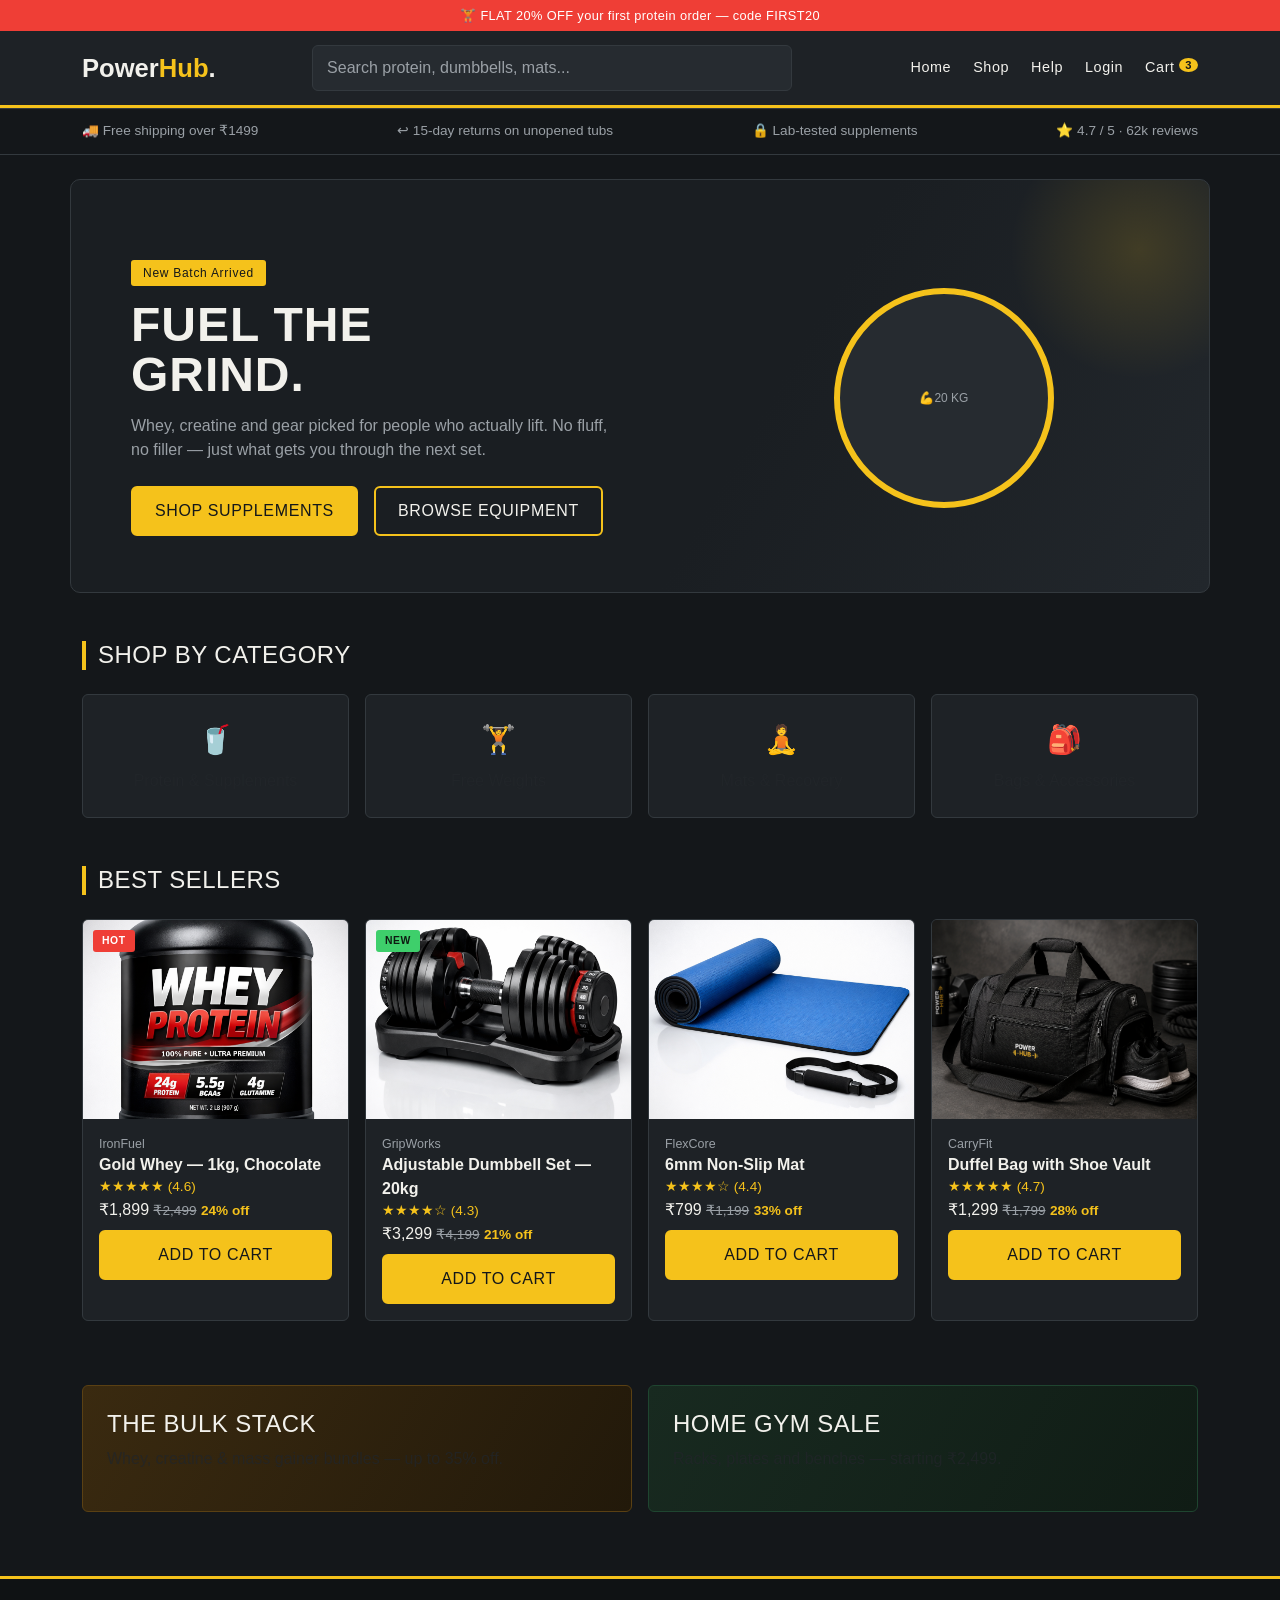
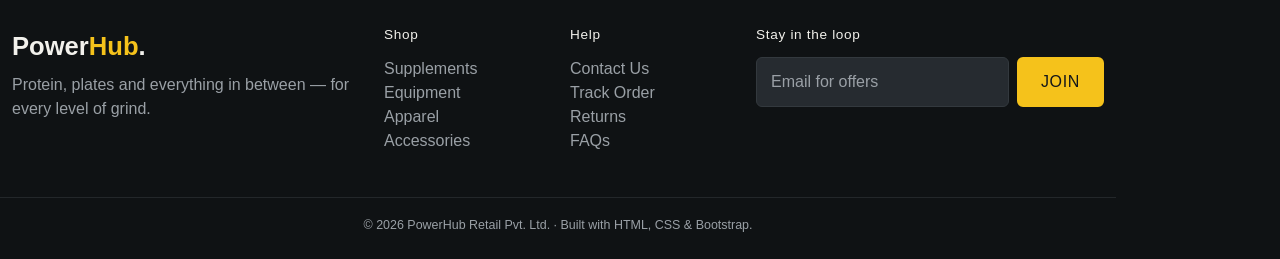
==== index.html @ dc6e22e3 "Add files via upload" ====
<!DOCTYPE html>
<html lang="en">
<head>
<meta charset="UTF-8">
<title>PowerHub — Protein, Gear &amp; Gym Equipment</title>
<meta name="viewport" content="width=device-width, initial-scale=1.0">
<link href="css/bootstrap.min.css" rel="stylesheet">
<link href="style.css" rel="stylesheet">
</head>
<body>

<div class="ph-topbar">🏋️ FLAT 20% OFF your first protein order — code FIRST20</div>

<header class="ph-header">
  <div class="container d-flex align-items-center justify-content-between flex-wrap gap-3">
    <a href="index.html" class="ph-logo">Power<span>Hub</span>.</a>
    <div class="flex-grow-1 mx-4" style="max-width:480px;">
      <input class="ph-search w-100" type="text" placeholder="Search protein, dumbbells, mats...">
    </div>
    <nav class="ph-nav d-flex align-items-center">
      <a href="index.html">Home</a>
      <a href="shop.html">Shop</a>
      <a href="help.html">Help</a>
      <a href="login.html">Login</a>
      <a href="cart.html">Cart <span class="ph-cart-count">3</span></a>
    </nav>
  </div>
</header>

<div class="ph-strip">
  <div class="container d-flex flex-wrap justify-content-between gap-2">
    <span>🚚 Free shipping over ₹1499</span>
    <span>↩ 15-day returns on unopened tubs</span>
    <span>🔒 Lab-tested supplements</span>
    <span>⭐ 4.7 / 5 · 62k reviews</span>
  </div>
</div>

<main class="container my-5">
  <section class="ph-hero row align-items-center g-4">
    <div class="col-lg-7">
      <span class="ph-tag">New Batch Arrived</span>
      <h1>Fuel the<br>Grind.</h1>
      <p>Whey, creatine and gear picked for people who actually lift. No fluff, no filler — just what gets you through the next set.</p>
      <div class="d-flex gap-3 mt-4">
        <a href="shop.html" class="btn-ph btn-ph-solid">Shop Supplements</a>
        <a href="shop.html" class="btn-ph btn-ph-outline">Browse Equipment</a>
      </div>
    </div>
    <div class="col-lg-5">
      <div class="ph-plate-stack">
        <div class="ph-plate" style="width:220px;height:220px;">💪20 KG</div>
      </div>
    </div>
  </section>

  <!-- ===== Categories ===== -->
  <section class="mt-5">
    <h2 class="ph-section-title h4">Shop by Category</h2>
    <div class="row row-cols-2 row-cols-md-4 g-3">
      <div class="col"><a href="shop.html" class="ph-card d-block text-center py-4 text-decoration-none"><div class="fs-3">🥤</div><div class="mt-2 text-body">Protein &amp; Supplements</div></a></div>
      <div class="col"><a href="shop.html" class="ph-card d-block text-center py-4 text-decoration-none"><div class="fs-3">🏋️</div><div class="mt-2 text-body">Free Weights</div></a></div>
      <div class="col"><a href="shop.html" class="ph-card d-block text-center py-4 text-decoration-none"><div class="fs-3">🧘</div><div class="mt-2 text-body">Mats &amp; Recovery</div></a></div>
      <div class="col"><a href="shop.html" class="ph-card d-block text-center py-4 text-decoration-none"><div class="fs-3">🎒</div><div class="mt-2 text-body">Bags &amp; Accessories</div></a></div>
    </div>
  </section>

  <!-- ===== Featured products ===== -->
  <section class="mt-5">
    <h2 class="ph-section-title h4">Best Sellers</h2>
    <div class="row row-cols-1 row-cols-sm-2 row-cols-lg-4 g-3">

      <div class="col">
        <div class="ph-card">
          <div class="ph-card-media" style="background: white;">
            <img src="wheyprotein.png" alt="Whey Protein" class="product-image">
           <span class="ph-badge ph-badge-hot">Hot</span>
         </div>
          <div class="ph-card-body">
            <div class="ph-brand">IronFuel</div>
            <div class="fw-semibold">Gold Whey — 1kg, Chocolate</div>
            <div class="ph-stars">★★★★★ (4.6)</div>
            <div>₹1,899 <span class="ph-price-old">₹2,499</span> <span class="ph-price-off">24% off</span></div>
            <a href="cart.html" class="btn-ph btn-ph-solid w-100 mt-2 text-center d-block">Add to Cart</a>
          </div>
        </div>
      </div>

      <div class="col">
        <div class="ph-card">
          <div class="ph-card-media" style="background:white;">
            <img src="dumbell.png" alt="Adjustable Dumbbell Set" class="product-image">
            <span class="ph-badge ph-badge-new">New</span></div>
          <div class="ph-card-body">
            <div class="ph-brand">GripWorks</div>
            <div class="fw-semibold">Adjustable Dumbbell Set — 20kg</div>
            <div class="ph-stars">★★★★☆ (4.3)</div>
            <div>₹3,299 <span class="ph-price-old">₹4,199</span> <span class="ph-price-off">21% off</span></div>
            <a href="cart.html" class="btn-ph btn-ph-solid w-100 mt-2 text-center d-block">Add to Cart</a>
          </div>
        </div>
      </div>

      <div class="col">
        <div class="ph-card">
          <div class="ph-card-media" style="background:white;">
            <img src="yogamet.png" alt="Yoga Mat" class="product-image">
          </div>
          <div class="ph-card-body">
            <div class="ph-brand">FlexCore</div>
            <div class="fw-semibold">6mm Non-Slip Mat</div>
            <div class="ph-stars">★★★★☆ (4.4)</div>
            <div>₹799 <span class="ph-price-old">₹1,199</span> <span class="ph-price-off">33% off</span></div>
            <a href="cart.html" class="btn-ph btn-ph-solid w-100 mt-2 text-center d-block">Add to Cart</a>
          </div>
        </div>
      </div>

      <div class="col">
        <div class="ph-card">
          <div class="ph-card-media" style="background:rgb(37, 37, 37);">
            <img src="gymbag.png" alt="Gym Bag" class="product-image">
            </div>
          <div class="ph-card-body">
            <div class="ph-brand">CarryFit</div>
            <div class="fw-semibold">Duffel Bag with Shoe Vault</div>
            <div class="ph-stars">★★★★★ (4.7)</div>
            <div>₹1,299 <span class="ph-price-old">₹1,799</span> <span class="ph-price-off">28% off</span></div>
            <a href="cart.html" class="btn-ph btn-ph-solid w-100 mt-2 text-center d-block">Add to Cart</a>
          </div>
        </div>
      </div>

    </div>
  </section>

  <!-- ===== Promo banners ===== -->
  <section class="mt-5 row g-3">
    <div class="col-md-6">
      <div class="ph-panel" style="background:linear-gradient(120deg,#3a2a10,#22190a); border-color:#5a4013;">
        <h3 class="h4">The Bulk Stack</h3>
        <p class="text-body-secondary">Whey, creatine &amp; mass gainer bundles — up to 35% off.</p>
      </div>
    </div>
    <div class="col-md-6">
      <div class="ph-panel" style="background:linear-gradient(120deg,#182a20,#101c15); border-color:#1f4530;">
        <h3 class="h4">Home Gym Sale</h3>
        <p class="text-body-secondary">Racks, plates and benches — starting ₹2,499.</p>
      </div>
    </div>
  </section>
</main>

<!-- ===== Footer ===== -->
<footer class="ph-footer">
  <div class="container row g-4">
    <div class="col-md-4">
      <div class="ph-logo mb-2">Power<span>Hub</span>.</div>
      <p>Protein, plates and everything in between — for every level of grind.</p>
    </div>
    <div class="col-md-2 col-6">
      <h6>Shop</h6>
      <ul class="list-unstyled">
        <li><a href="shop.html">Supplements</a></li>
        <li><a href="shop.html">Equipment</a></li>
        <li><a href="shop.html">Apparel</a></li>
        <li><a href="shop.html">Accessories</a></li>
      </ul>
    </div>
    <div class="col-md-2 col-6">
      <h6>Help</h6>
      <ul class="list-unstyled">
        <li><a href="help.html">Contact Us</a></li>
        <li><a href="help.html">Track Order</a></li>
        <li><a href="help.html">Returns</a></li>
        <li><a href="help.html">FAQs</a></li>
      </ul>
    </div>
    <div class="col-md-4">
      <h6>Stay in the loop</h6>
      <div class="d-flex gap-2">
        <input class="ph-search flex-grow-1" type="email" placeholder="Email for offers">
        <button class="btn-ph btn-ph-solid">Join</button>
      </div>
    </div>
    <div class="ph-fine text-center">© 2026 PowerHub Retail Pvt. Ltd. · Built with HTML, CSS &amp; Bootstrap.</div>
  </div>
</footer>

</body>
</html>
---- style.css ----
/* ============================================
   PowerHub — shared styles
   Loaded on top of Bootstrap 5 (grid + utilities only).
   Edit the variables below to re-theme the whole site.
   ============================================ */

:root {
  --ph-bg: #14171a;
  --ph-surface: #1e2226;
  --ph-surface-2: #262b30;
  --ph-line: #33393e;
  --ph-text: #f2f1ec;
  --ph-muted: #9aa0a6;
  --ph-yellow: #f5c21b;   /* plate / accent */
  --ph-red: #ef3e36;      /* sale / energy  */
  --ph-green: #3ecf6b;    /* in-stock / success */
  --radius: 6px;
  --font-display: "Oswald", sans-serif;
  --font-body: "Work Sans", sans-serif;
}

* { box-sizing: border-box; }

body {
  background: var(--ph-bg);
  color: var(--ph-text);
  font-family: var(--font-body);
  font-size: 16px;
  line-height: 1.5;
}

h1, h2, h3, h4, .display {
  font-family: var(--font-display);
  text-transform: uppercase;
  letter-spacing: 0.02em;
  font-weight: 600;
}

a { color: var(--ph-yellow); text-decoration: none; }
a:hover { color: #ffd54d; }

/* ---------- Top bar ---------- */
.ph-topbar {
  background: var(--ph-red);
  color: #fff;
  font-size: 0.8rem;
  text-align: center;
  padding: 6px 12px;
  letter-spacing: 0.03em;
}

/* ---------- Header ---------- */
.ph-header {
  background: var(--ph-surface);
  border-bottom: 3px solid var(--ph-yellow);
  padding: 14px 0;
}
.ph-logo {
  font-family: var(--font-display);
  font-size: 1.6rem;
  font-weight: 700;
  color: var(--ph-text);
}
.ph-logo span { color: var(--ph-yellow); }

.ph-search {
  background: var(--ph-surface-2);
  border: 1px solid var(--ph-line);
  border-radius: var(--radius);
  color: var(--ph-text);
  padding: 10px 14px;
}
.ph-search::placeholder { color: var(--ph-muted); }

.ph-nav a {
  color: var(--ph-text);
  font-family: var(--font-display);
  font-size: 0.9rem;
  letter-spacing: 0.04em;
  margin-left: 22px;
}
.ph-nav a:hover { color: var(--ph-yellow); }

.ph-cart-count {
  background: var(--ph-yellow);
  color: #14171a;
  font-weight: 700;
  font-size: 0.7rem;
  border-radius: 50%;
  padding: 1px 6px;
  vertical-align: top;
}

/* ---------- Buttons ---------- */
.btn-ph {
  font-family: var(--font-display);
  letter-spacing: 0.04em;
  text-transform: uppercase;
  border-radius: var(--radius);
  padding: 11px 22px;
  border: 2px solid var(--ph-yellow);
  transition: transform 0.15s ease, background 0.15s ease;
}
.btn-ph-solid {
  background: var(--ph-yellow);
  color: #14171a;
}
.btn-ph-solid:hover { background: #ffd54d; color: #14171a; transform: translateY(-1px); }
.btn-ph-outline {
  background: transparent;
  color: var(--ph-text);
}
.btn-ph-outline:hover { background: var(--ph-yellow); color: #14171a; }

/* ---------- Hero ---------- */
.ph-hero {
  background: linear-gradient(120deg, #1a1e22 60%, #22272c 100%);
  border: 1px solid var(--ph-line);
  border-radius: 10px;
  padding: 56px 48px;
  position: relative;
  overflow: hidden;
}
.ph-hero::after {
  content: "";
  position: absolute;
  right: -60px; top: -60px;
  width: 260px; height: 260px;
  border-radius: 50%;
  background: radial-gradient(circle, rgba(245,194,27,0.16), transparent 70%);
}
.ph-tag {
  display: inline-block;
  background: var(--ph-yellow);
  color: #14171a;
  font-family: var(--font-display);
  font-size: 0.75rem;
  letter-spacing: 0.06em;
  padding: 4px 12px;
  border-radius: 3px;
  margin-bottom: 14px;
}
.ph-hero h1 {
  font-size: 3rem;
  line-height: 1.05;
  margin-bottom: 14px;
}
.ph-hero p { color: var(--ph-muted); max-width: 480px; }

/* plate stack graphic used as the hero's signature element */
.ph-plate-stack { display: flex; align-items: center; justify-content: center; height: 100%; }
.ph-plate {
  border-radius: 50%;
  border: 6px solid var(--ph-yellow);
  background: var(--ph-surface-2);
  display: flex; align-items: center; justify-content: center;
  color: var(--ph-muted); font-family: var(--font-display); font-size: 0.75rem;
}

/* ---------- Category / info strip ---------- */
.ph-strip {
  border-top: 1px solid var(--ph-line);
  border-bottom: 1px solid var(--ph-line);
  padding: 12px 0;
  font-size: 0.85rem;
  color: var(--ph-muted);
}

/* ---------- Cards ---------- */
.ph-card {
  background: var(--ph-surface);
  border: 1px solid var(--ph-line);
  border-radius: var(--radius);
  overflow: hidden;
  height: 100%;
  transition: border-color 0.15s ease, transform 0.15s ease;
}
.ph-card:hover { border-color: var(--ph-yellow); transform: translateY(-3px); }
.product-image {
  width: 100%;
  max-height: 100%;
  object-fit: cover;
  display: block;
}
.ph-card-media {
  aspect-ratio: 4 / 3;
  display: flex; align-items: center; justify-content: center;
  flex-direction: column;
  gap: 6px;
  color: rgba(242,241,236,0.55);
  font-family: var(--font-display);
  font-size: 1.05rem;
  position: relative;
}
.ph-badge {
  position: absolute; top: 10px; left: 10px;
  font-size: 0.65rem; font-weight: 700; letter-spacing: 0.05em;
  padding: 3px 9px; border-radius: 3px; text-transform: uppercase;
}
.ph-badge-new { background: var(--ph-green); color: #0e1b12; }
.ph-badge-hot { background: var(--ph-red); color: #fff; }

.ph-card-body { padding: 16px; }
.ph-brand { color: var(--ph-muted); font-size: 0.78rem; }
.ph-price-old { color: var(--ph-muted); text-decoration: line-through; font-size: 0.85rem; }
.ph-price-off { color: var(--ph-yellow); font-size: 0.85rem; font-weight: 600; }
.ph-stars { color: var(--ph-yellow); font-size: 0.85rem; }

/* ---------- Forms ---------- */
.ph-field label { font-size: 0.85rem; color: var(--ph-muted); margin-bottom: 6px; display: block; }
.ph-field input, .ph-field textarea, .ph-field select {
  width: 100%;
  background: var(--ph-surface-2);
  border: 1px solid var(--ph-line);
  border-radius: var(--radius);
  color: var(--ph-text);
  padding: 11px 14px;
}
.ph-field input:focus, .ph-field textarea:focus, .ph-field select:focus {
  outline: none;
  border-color: var(--ph-yellow);
  box-shadow: 0 0 0 3px rgba(245,194,27,0.18);
}

/* ---------- Summary / cart panel ---------- */
.ph-panel {
  background: var(--ph-surface);
  border: 1px solid var(--ph-line);
  border-radius: var(--radius);
  padding: 24px;
}
.ph-row { display: flex; justify-content: space-between; padding: 8px 0; }
.ph-row.total { border-top: 1px solid var(--ph-line); margin-top: 8px; padding-top: 14px; font-family: var(--font-display); font-size: 1.15rem; }

/* ---------- Footer ---------- */
.ph-footer {
  background: #0f1214;
  border-top: 3px solid var(--ph-yellow);
  padding: 48px 0 24px;
  margin-top: 64px;
  color: var(--ph-muted);
}
.ph-footer h6 {
  font-family: var(--font-display);
  color: var(--ph-text);
  font-size: 0.85rem;
  letter-spacing: 0.05em;
  margin-bottom: 14px;
}
.ph-footer a { color: var(--ph-muted); }
.ph-footer a:hover { color: var(--ph-yellow); }
.ph-fine { font-size: 0.78rem; border-top: 1px solid #23272a; padding-top: 18px; margin-top: 28px; }

/* ---------- misc ---------- */
.ph-section-title {
  border-left: 4px solid var(--ph-yellow);
  padding-left: 12px;
  margin-bottom: 24px;
}
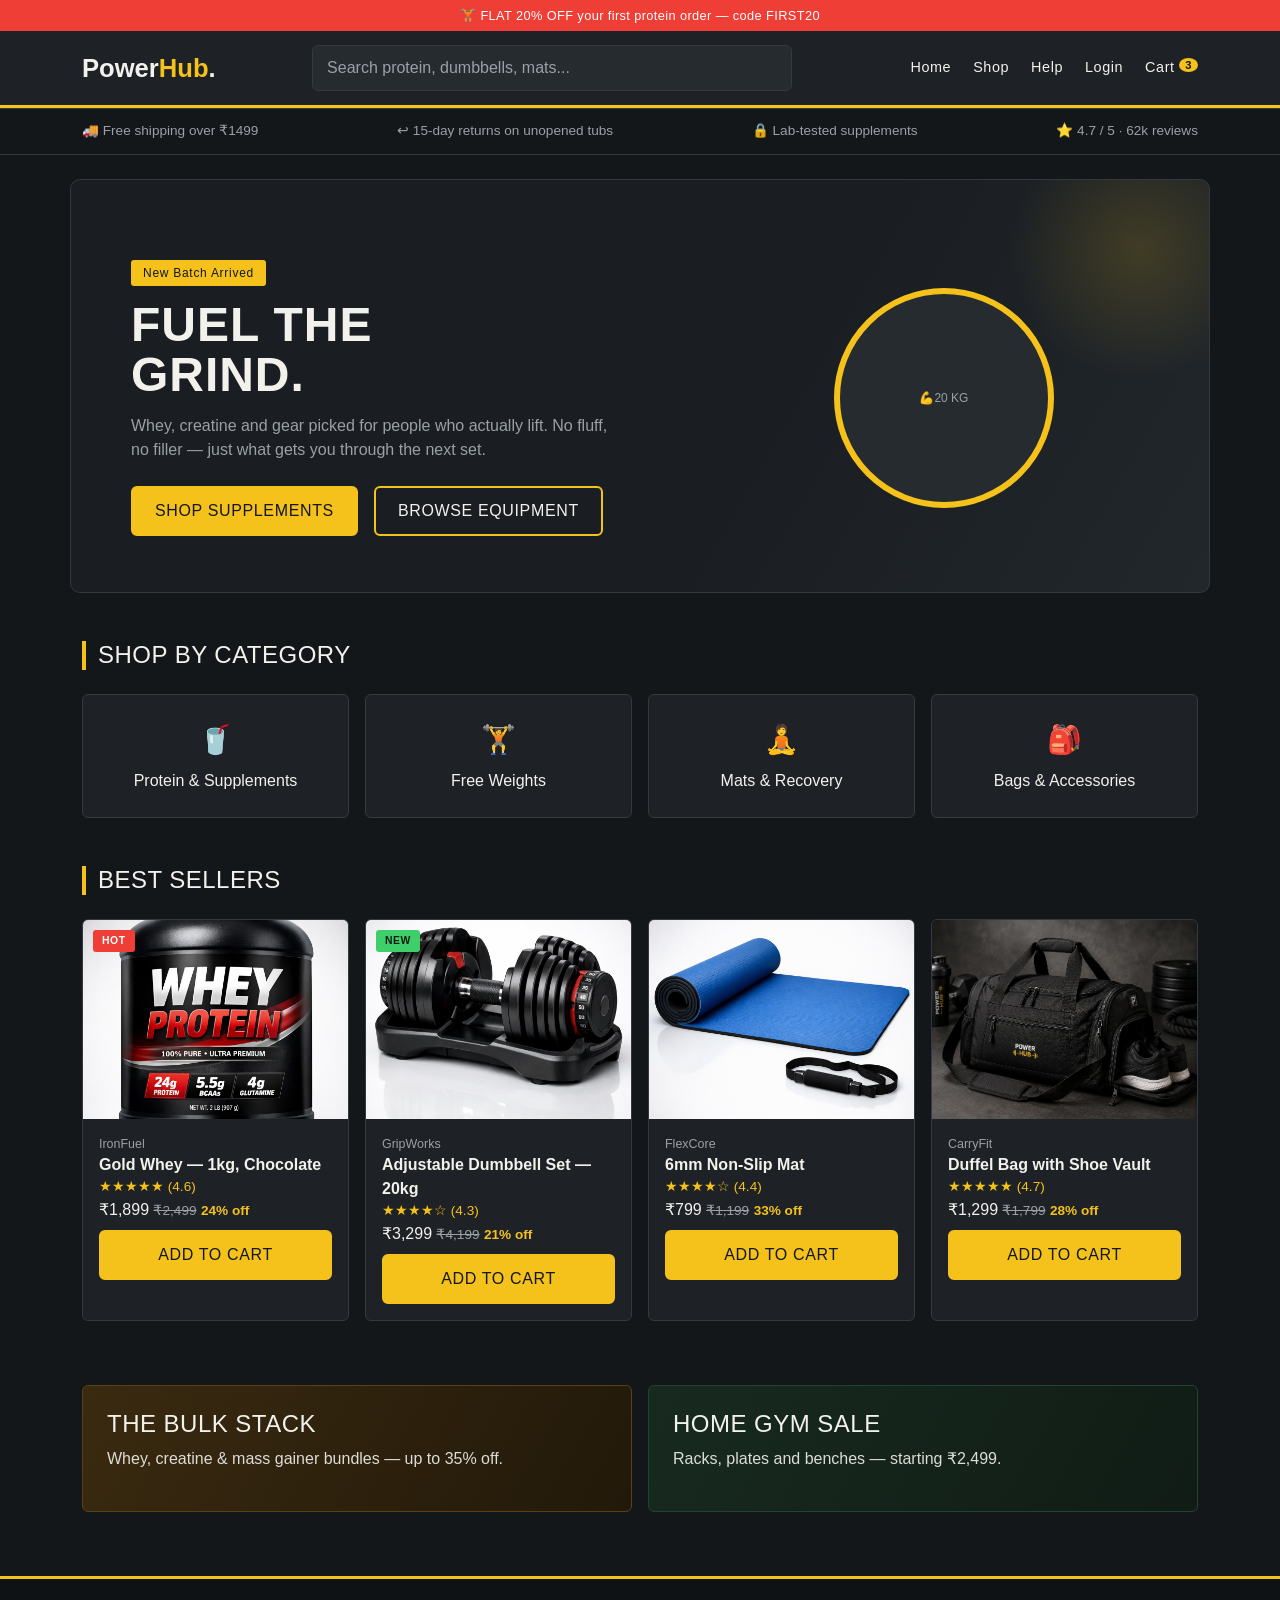
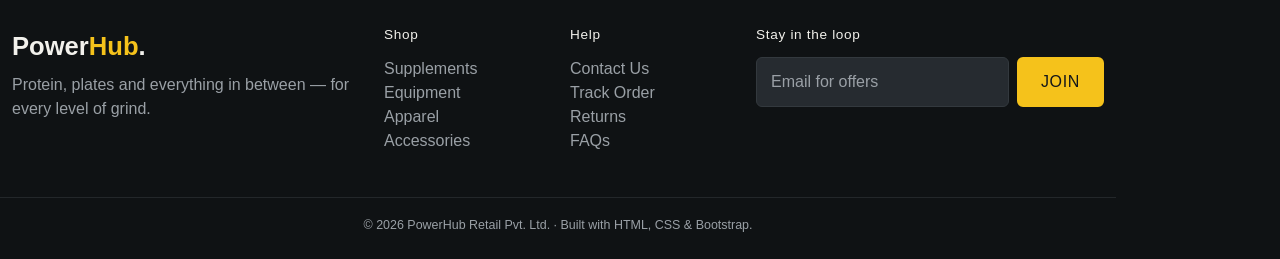
==== commit c8df2c24: "Please enter the commit message for your changes. renamed some files and modified some files." ====
--- a/index.html
+++ b/index.html
@@ -1,192 +1,204 @@
-
 <!DOCTYPE html>
 <html lang="en">
+
 <head>
-<meta charset="UTF-8">
-<title>PowerHub — Protein, Gear &amp; Gym Equipment</title>
-<meta name="viewport" content="width=device-width, initial-scale=1.0">
-<link href="css/bootstrap.min.css" rel="stylesheet">
-<link href="style.css" rel="stylesheet">
+  <meta charset="UTF-8">
+  <title>PowerHub — Protein, Gear &amp; Gym Equipment</title>
+  <meta name="viewport" content="width=device-width, initial-scale=1.0">
+  <link href="css/bootstrap.min.css" rel="stylesheet">
+  <link href="css/style.css" rel="stylesheet">
 </head>
+
 <body>
 
-<div class="ph-topbar">🏋️ FLAT 20% OFF your first protein order — code FIRST20</div>
-
-<header class="ph-header">
-  <div class="container d-flex align-items-center justify-content-between flex-wrap gap-3">
-    <a href="index.html" class="ph-logo">Power<span>Hub</span>.</a>
-    <div class="flex-grow-1 mx-4" style="max-width:480px;">
-      <input class="ph-search w-100" type="text" placeholder="Search protein, dumbbells, mats...">
+  <div class="ph-topbar">🏋️ FLAT 20% OFF your first protein order — code FIRST20</div>
+
+  <header class="ph-header">
+    <div class="container d-flex align-items-center justify-content-between flex-wrap gap-3">
+      <a href="index.html" class="ph-logo">Power<span>Hub</span>.</a>
+      <div class="flex-grow-1 mx-4" style="max-width:480px;">
+        <input class="ph-search w-100" type="text" placeholder="Search protein, dumbbells, mats...">
+      </div>
+      <nav class="ph-nav d-flex align-items-center">
+        <a href="index.html">Home</a>
+        <a href="shop.html">Shop</a>
+        <a href="help.html">Help</a>
+        <a href="login.html">Login</a>
+        <a href="cart.html">Cart <span class="ph-cart-count">3</span></a>
+      </nav>
     </div>
-    <nav class="ph-nav d-flex align-items-center">
-      <a href="index.html">Home</a>
-      <a href="shop.html">Shop</a>
-      <a href="help.html">Help</a>
-      <a href="login.html">Login</a>
-      <a href="cart.html">Cart <span class="ph-cart-count">3</span></a>
-    </nav>
+  </header>
+
+  <div class="ph-strip">
+    <div class="container d-flex flex-wrap justify-content-between gap-2">
+      <span>🚚 Free shipping over ₹1499</span>
+      <span>↩ 15-day returns on unopened tubs</span>
+      <span>🔒 Lab-tested supplements</span>
+      <span>⭐ 4.7 / 5 · 62k reviews</span>
+    </div>
   </div>
-</header>
-
-<div class="ph-strip">
-  <div class="container d-flex flex-wrap justify-content-between gap-2">
-    <span>🚚 Free shipping over ₹1499</span>
-    <span>↩ 15-day returns on unopened tubs</span>
-    <span>🔒 Lab-tested supplements</span>
-    <span>⭐ 4.7 / 5 · 62k reviews</span>
-  </div>
-</div>
-
-<main class="container my-5">
-  <section class="ph-hero row align-items-center g-4">
-    <div class="col-lg-7">
-      <span class="ph-tag">New Batch Arrived</span>
-      <h1>Fuel the<br>Grind.</h1>
-      <p>Whey, creatine and gear picked for people who actually lift. No fluff, no filler — just what gets you through the next set.</p>
-      <div class="d-flex gap-3 mt-4">
-        <a href="shop.html" class="btn-ph btn-ph-solid">Shop Supplements</a>
-        <a href="shop.html" class="btn-ph btn-ph-outline">Browse Equipment</a>
-      </div>
+
+  <main class="container my-5">
+    <section class="ph-hero row align-items-center g-4">
+      <div class="col-lg-7">
+        <span class="ph-tag">New Batch Arrived</span>
+        <h1>Fuel the<br>Grind.</h1>
+        <p>Whey, creatine and gear picked for people who actually lift. No fluff, no filler — just what gets you through
+          the next set.</p>
+        <div class="d-flex gap-3 mt-4">
+          <a href="shop.html" class="btn-ph btn-ph-solid">Shop Supplements</a>
+          <a href="shop.html" class="btn-ph btn-ph-outline">Browse Equipment</a>
+        </div>
+      </div>
+      <div class="col-lg-5">
+        <div class="ph-plate-stack">
+          <div class="ph-plate" style="width:220px;height:220px;">💪20 KG</div>
+        </div>
+      </div>
+    </section>
+
+    <section class="mt-5">
+      <h2 class="ph-section-title h4">Shop by Category</h2>
+      <div class="row row-cols-2 row-cols-md-4 g-3">
+        <div class="col"><a href="shop.html" class="ph-card d-block text-center py-4 text-decoration-none">
+            <div class="fs-3">🥤</div>
+            <div class="mt-2 text-body">Protein &amp; Supplements</div>
+          </a></div>
+        <div class="col"><a href="shop.html" class="ph-card d-block text-center py-4 text-decoration-none">
+            <div class="fs-3">🏋️</div>
+            <div class="mt-2 text-body">Free Weights</div>
+          </a></div>
+        <div class="col"><a href="shop.html" class="ph-card d-block text-center py-4 text-decoration-none">
+            <div class="fs-3">🧘</div>
+            <div class="mt-2 text-body">Mats &amp; Recovery</div>
+          </a></div>
+        <div class="col"><a href="shop.html" class="ph-card d-block text-center py-4 text-decoration-none">
+            <div class="fs-3">🎒</div>
+            <div class="mt-2 text-body">Bags &amp; Accessories</div>
+          </a></div>
+      </div>
+    </section>
+
+    <section class="mt-5">
+      <h2 class="ph-section-title h4">Best Sellers</h2>
+      <div class="row row-cols-1 row-cols-sm-2 row-cols-lg-4 g-3">
+
+        <div class="col">
+          <div class="ph-card">
+            <div class="ph-card-media" style="background: white;">
+              <img src="assets/wheyprotein.png" alt="Whey Protein" class="product-image">
+              <span class="ph-badge ph-badge-hot">Hot</span>
+            </div>
+            <div class="ph-card-body">
+              <div class="ph-brand">IronFuel</div>
+              <div class="fw-semibold">Gold Whey — 1kg, Chocolate</div>
+              <div class="ph-stars">★★★★★ (4.6)</div>
+              <div>₹1,899 <span class="ph-price-old">₹2,499</span> <span class="ph-price-off">24% off</span></div>
+              <a href="cart.html" class="btn-ph btn-ph-solid w-100 mt-2 text-center d-block">Add to Cart</a>
+            </div>
+          </div>
+        </div>
+
+        <div class="col">
+          <div class="ph-card">
+            <div class="ph-card-media" style="background:white;">
+              <img src="assets/dumbell.png" alt="Adjustable Dumbbell Set" class="product-image">
+              <span class="ph-badge ph-badge-new">New</span>
+            </div>
+            <div class="ph-card-body">
+              <div class="ph-brand">GripWorks</div>
+              <div class="fw-semibold">Adjustable Dumbbell Set — 20kg</div>
+              <div class="ph-stars">★★★★☆ (4.3)</div>
+              <div>₹3,299 <span class="ph-price-old">₹4,199</span> <span class="ph-price-off">21% off</span></div>
+              <a href="cart.html" class="btn-ph btn-ph-solid w-100 mt-2 text-center d-block">Add to Cart</a>
+            </div>
+          </div>
+        </div>
+
+        <div class="col">
+          <div class="ph-card">
+            <div class="ph-card-media" style="background:white;">
+              <img src="assets/yogamet.png" alt="Yoga Mat" class="product-image">
+            </div>
+            <div class="ph-card-body">
+              <div class="ph-brand">FlexCore</div>
+              <div class="fw-semibold">6mm Non-Slip Mat</div>
+              <div class="ph-stars">★★★★☆ (4.4)</div>
+              <div>₹799 <span class="ph-price-old">₹1,199</span> <span class="ph-price-off">33% off</span></div>
+              <a href="cart.html" class="btn-ph btn-ph-solid w-100 mt-2 text-center d-block">Add to Cart</a>
+            </div>
+          </div>
+        </div>
+
+        <div class="col">
+          <div class="ph-card">
+            <div class="ph-card-media" style="background:rgb(37, 37, 37);">
+              <img src="assets/gymbag.png" alt="Gym Bag" class="product-image">
+            </div>
+            <div class="ph-card-body">
+              <div class="ph-brand">CarryFit</div>
+              <div class="fw-semibold">Duffel Bag with Shoe Vault</div>
+              <div class="ph-stars">★★★★★ (4.7)</div>
+              <div>₹1,299 <span class="ph-price-old">₹1,799</span> <span class="ph-price-off">28% off</span></div>
+              <a href="cart.html" class="btn-ph btn-ph-solid w-100 mt-2 text-center d-block">Add to Cart</a>
+            </div>
+          </div>
+        </div>
+
+      </div>
+    </section>
+
+    <section class="mt-5 row g-3">
+      <div class="col-md-6">
+        <div class="ph-panel" style="background:linear-gradient(120deg,#3a2a10,#22190a); border-color:#5a4013;">
+          <h3 class="h4">The Bulk Stack</h3>
+          <p class="text-body-secondary">Whey, creatine &amp; mass gainer bundles — up to 35% off.</p>
+        </div>
+      </div>
+      <div class="col-md-6">
+        <div class="ph-panel" style="background:linear-gradient(120deg,#182a20,#101c15); border-color:#1f4530;">
+          <h3 class="h4">Home Gym Sale</h3>
+          <p class="text-body-secondary">Racks, plates and benches — starting ₹2,499.</p>
+        </div>
+      </div>
+    </section>
+  </main>
+
+  <footer class="ph-footer">
+    <div class="container row g-4">
+      <div class="col-md-4">
+        <div class="ph-logo mb-2">Power<span>Hub</span>.</div>
+        <p>Protein, plates and everything in between — for every level of grind.</p>
+      </div>
+      <div class="col-md-2 col-6">
+        <h6>Shop</h6>
+        <ul class="list-unstyled">
+          <li><a href="shop.html">Supplements</a></li>
+          <li><a href="shop.html">Equipment</a></li>
+          <li><a href="shop.html">Apparel</a></li>
+          <li><a href="shop.html">Accessories</a></li>
+        </ul>
+      </div>
+      <div class="col-md-2 col-6">
+        <h6>Help</h6>
+        <ul class="list-unstyled">
+          <li><a href="help.html">Contact Us</a></li>
+          <li><a href="help.html">Track Order</a></li>
+          <li><a href="help.html">Returns</a></li>
+          <li><a href="help.html">FAQs</a></li>
+        </ul>
+      </div>
+      <div class="col-md-4">
+        <h6>Stay in the loop</h6>
+        <div class="d-flex gap-2">
+          <input class="ph-search flex-grow-1" type="email" placeholder="Email for offers">
+          <button class="btn-ph btn-ph-solid">Join</button>
+        </div>
+      </div>
+      <div class="ph-fine text-center">© 2026 PowerHub Retail Pvt. Ltd. · Built with HTML, CSS &amp; Bootstrap.</div>
     </div>
-    <div class="col-lg-5">
-      <div class="ph-plate-stack">
-        <div class="ph-plate" style="width:220px;height:220px;">💪20 KG</div>
-      </div>
-    </div>
-  </section>
-
-  <!-- ===== Categories ===== -->
-  <section class="mt-5">
-    <h2 class="ph-section-title h4">Shop by Category</h2>
-    <div class="row row-cols-2 row-cols-md-4 g-3">
-      <div class="col"><a href="shop.html" class="ph-card d-block text-center py-4 text-decoration-none"><div class="fs-3">🥤</div><div class="mt-2 text-body">Protein &amp; Supplements</div></a></div>
-      <div class="col"><a href="shop.html" class="ph-card d-block text-center py-4 text-decoration-none"><div class="fs-3">🏋️</div><div class="mt-2 text-body">Free Weights</div></a></div>
-      <div class="col"><a href="shop.html" class="ph-card d-block text-center py-4 text-decoration-none"><div class="fs-3">🧘</div><div class="mt-2 text-body">Mats &amp; Recovery</div></a></div>
-      <div class="col"><a href="shop.html" class="ph-card d-block text-center py-4 text-decoration-none"><div class="fs-3">🎒</div><div class="mt-2 text-body">Bags &amp; Accessories</div></a></div>
-    </div>
-  </section>
-
-  <!-- ===== Featured products ===== -->
-  <section class="mt-5">
-    <h2 class="ph-section-title h4">Best Sellers</h2>
-    <div class="row row-cols-1 row-cols-sm-2 row-cols-lg-4 g-3">
-
-      <div class="col">
-        <div class="ph-card">
-          <div class="ph-card-media" style="background: white;">
-            <img src="wheyprotein.png" alt="Whey Protein" class="product-image">
-           <span class="ph-badge ph-badge-hot">Hot</span>
-         </div>
-          <div class="ph-card-body">
-            <div class="ph-brand">IronFuel</div>
-            <div class="fw-semibold">Gold Whey — 1kg, Chocolate</div>
-            <div class="ph-stars">★★★★★ (4.6)</div>
-            <div>₹1,899 <span class="ph-price-old">₹2,499</span> <span class="ph-price-off">24% off</span></div>
-            <a href="cart.html" class="btn-ph btn-ph-solid w-100 mt-2 text-center d-block">Add to Cart</a>
-          </div>
-        </div>
-      </div>
-
-      <div class="col">
-        <div class="ph-card">
-          <div class="ph-card-media" style="background:white;">
-            <img src="dumbell.png" alt="Adjustable Dumbbell Set" class="product-image">
-            <span class="ph-badge ph-badge-new">New</span></div>
-          <div class="ph-card-body">
-            <div class="ph-brand">GripWorks</div>
-            <div class="fw-semibold">Adjustable Dumbbell Set — 20kg</div>
-            <div class="ph-stars">★★★★☆ (4.3)</div>
-            <div>₹3,299 <span class="ph-price-old">₹4,199</span> <span class="ph-price-off">21% off</span></div>
-            <a href="cart.html" class="btn-ph btn-ph-solid w-100 mt-2 text-center d-block">Add to Cart</a>
-          </div>
-        </div>
-      </div>
-
-      <div class="col">
-        <div class="ph-card">
-          <div class="ph-card-media" style="background:white;">
-            <img src="yogamet.png" alt="Yoga Mat" class="product-image">
-          </div>
-          <div class="ph-card-body">
-            <div class="ph-brand">FlexCore</div>
-            <div class="fw-semibold">6mm Non-Slip Mat</div>
-            <div class="ph-stars">★★★★☆ (4.4)</div>
-            <div>₹799 <span class="ph-price-old">₹1,199</span> <span class="ph-price-off">33% off</span></div>
-            <a href="cart.html" class="btn-ph btn-ph-solid w-100 mt-2 text-center d-block">Add to Cart</a>
-          </div>
-        </div>
-      </div>
-
-      <div class="col">
-        <div class="ph-card">
-          <div class="ph-card-media" style="background:rgb(37, 37, 37);">
-            <img src="gymbag.png" alt="Gym Bag" class="product-image">
-            </div>
-          <div class="ph-card-body">
-            <div class="ph-brand">CarryFit</div>
-            <div class="fw-semibold">Duffel Bag with Shoe Vault</div>
-            <div class="ph-stars">★★★★★ (4.7)</div>
-            <div>₹1,299 <span class="ph-price-old">₹1,799</span> <span class="ph-price-off">28% off</span></div>
-            <a href="cart.html" class="btn-ph btn-ph-solid w-100 mt-2 text-center d-block">Add to Cart</a>
-          </div>
-        </div>
-      </div>
-
-    </div>
-  </section>
-
-  <!-- ===== Promo banners ===== -->
-  <section class="mt-5 row g-3">
-    <div class="col-md-6">
-      <div class="ph-panel" style="background:linear-gradient(120deg,#3a2a10,#22190a); border-color:#5a4013;">
-        <h3 class="h4">The Bulk Stack</h3>
-        <p class="text-body-secondary">Whey, creatine &amp; mass gainer bundles — up to 35% off.</p>
-      </div>
-    </div>
-    <div class="col-md-6">
-      <div class="ph-panel" style="background:linear-gradient(120deg,#182a20,#101c15); border-color:#1f4530;">
-        <h3 class="h4">Home Gym Sale</h3>
-        <p class="text-body-secondary">Racks, plates and benches — starting ₹2,499.</p>
-      </div>
-    </div>
-  </section>
-</main>
-
-<!-- ===== Footer ===== -->
-<footer class="ph-footer">
-  <div class="container row g-4">
-    <div class="col-md-4">
-      <div class="ph-logo mb-2">Power<span>Hub</span>.</div>
-      <p>Protein, plates and everything in between — for every level of grind.</p>
-    </div>
-    <div class="col-md-2 col-6">
-      <h6>Shop</h6>
-      <ul class="list-unstyled">
-        <li><a href="shop.html">Supplements</a></li>
-        <li><a href="shop.html">Equipment</a></li>
-        <li><a href="shop.html">Apparel</a></li>
-        <li><a href="shop.html">Accessories</a></li>
-      </ul>
-    </div>
-    <div class="col-md-2 col-6">
-      <h6>Help</h6>
-      <ul class="list-unstyled">
-        <li><a href="help.html">Contact Us</a></li>
-        <li><a href="help.html">Track Order</a></li>
-        <li><a href="help.html">Returns</a></li>
-        <li><a href="help.html">FAQs</a></li>
-      </ul>
-    </div>
-    <div class="col-md-4">
-      <h6>Stay in the loop</h6>
-      <div class="d-flex gap-2">
-        <input class="ph-search flex-grow-1" type="email" placeholder="Email for offers">
-        <button class="btn-ph btn-ph-solid">Join</button>
-      </div>
-    </div>
-    <div class="ph-fine text-center">© 2026 PowerHub Retail Pvt. Ltd. · Built with HTML, CSS &amp; Bootstrap.</div>
-  </div>
-</footer>
+  </footer>
 
 </body>
-</html>
+
+</html>
--- a/css/style.css
+++ b/css/style.css
@@ -0,0 +1,383 @@
+:root {
+  --ph-bg: #14171a;
+  --ph-surface: #1e2226;
+  --ph-surface-2: #262b30;
+  --ph-line: #33393e;
+  --ph-text: #f2f1ec;
+  --ph-muted: #9aa0a6;
+  --ph-yellow: #f5c21b;
+  --ph-red: #ef3e36;
+  --ph-green: #3ecf6b;
+  --radius: 6px;
+  --font-display: "Oswald", sans-serif;
+  --font-body: "Work Sans", sans-serif;
+}
+
+* {
+  box-sizing: border-box;
+}
+
+body {
+  background: var(--ph-bg);
+  color: var(--ph-text);
+  font-family: var(--font-body);
+  font-size: 16px;
+  line-height: 1.5;
+}
+
+.text-body,
+.text-body-secondary,
+.text-muted {
+  color: var(--ph-text) !important;
+}
+
+.text-body-secondary {
+  color: rgba(242, 241, 236, 0.9) !important;
+}
+
+h1,
+h2,
+h3,
+h4,
+.display {
+  font-family: var(--font-display);
+  text-transform: uppercase;
+  letter-spacing: 0.02em;
+  font-weight: 600;
+}
+
+a {
+  color: var(--ph-yellow);
+  text-decoration: none;
+}
+
+a:hover {
+  color: #ffd54d;
+}
+
+.ph-topbar {
+  background: var(--ph-red);
+  color: #fff;
+  font-size: 0.8rem;
+  text-align: center;
+  padding: 6px 12px;
+  letter-spacing: 0.03em;
+}
+
+.ph-header {
+  background: var(--ph-surface);
+  border-bottom: 3px solid var(--ph-yellow);
+  padding: 14px 0;
+}
+
+.ph-logo {
+  font-family: var(--font-display);
+  font-size: 1.6rem;
+  font-weight: 700;
+  color: var(--ph-text);
+}
+
+.ph-logo span {
+  color: var(--ph-yellow);
+}
+
+.ph-search {
+  background: var(--ph-surface-2);
+  border: 1px solid var(--ph-line);
+  border-radius: var(--radius);
+  color: var(--ph-text);
+  padding: 10px 14px;
+}
+
+.ph-search::placeholder {
+  color: var(--ph-muted);
+}
+
+.ph-nav a {
+  color: var(--ph-text);
+  font-family: var(--font-display);
+  font-size: 0.9rem;
+  letter-spacing: 0.04em;
+  margin-left: 22px;
+}
+
+.ph-nav a:hover {
+  color: var(--ph-yellow);
+}
+
+.ph-cart-count {
+  background: var(--ph-yellow);
+  color: #14171a;
+  font-weight: 700;
+  font-size: 0.7rem;
+  border-radius: 50%;
+  padding: 1px 6px;
+  vertical-align: top;
+}
+
+.btn-ph {
+  font-family: var(--font-display);
+  letter-spacing: 0.04em;
+  text-transform: uppercase;
+  border-radius: var(--radius);
+  padding: 11px 22px;
+  border: 2px solid var(--ph-yellow);
+  transition: transform 0.15s ease, background 0.15s ease;
+}
+
+.btn-ph-solid {
+  background: var(--ph-yellow);
+  color: #14171a;
+}
+
+.btn-ph-solid:hover {
+  background: #ffd54d;
+  color: #14171a;
+  transform: translateY(-1px);
+}
+
+.btn-ph-outline {
+  background: transparent;
+  color: var(--ph-text);
+}
+
+.btn-ph-outline:hover {
+  background: var(--ph-yellow);
+  color: #14171a;
+}
+
+.ph-hero {
+  background: linear-gradient(120deg, #1a1e22 60%, #22272c 100%);
+  border: 1px solid var(--ph-line);
+  border-radius: 10px;
+  padding: 56px 48px;
+  position: relative;
+  overflow: hidden;
+}
+
+.ph-hero::after {
+  content: "";
+  position: absolute;
+  right: -60px;
+  top: -60px;
+  width: 260px;
+  height: 260px;
+  border-radius: 50%;
+  background: radial-gradient(circle, rgba(245, 194, 27, 0.16), transparent 70%);
+}
+
+.ph-tag {
+  display: inline-block;
+  background: var(--ph-yellow);
+  color: #14171a;
+  font-family: var(--font-display);
+  font-size: 0.75rem;
+  letter-spacing: 0.06em;
+  padding: 4px 12px;
+  border-radius: 3px;
+  margin-bottom: 14px;
+}
+
+.ph-hero h1 {
+  font-size: 3rem;
+  line-height: 1.05;
+  margin-bottom: 14px;
+}
+
+.ph-hero p {
+  color: var(--ph-muted);
+  max-width: 480px;
+}
+
+.ph-plate-stack {
+  display: flex;
+  align-items: center;
+  justify-content: center;
+  height: 100%;
+}
+
+.ph-plate {
+  border-radius: 50%;
+  border: 6px solid var(--ph-yellow);
+  background: var(--ph-surface-2);
+  display: flex;
+  align-items: center;
+  justify-content: center;
+  color: var(--ph-muted);
+  font-family: var(--font-display);
+  font-size: 0.75rem;
+}
+
+.ph-strip {
+  border-top: 1px solid var(--ph-line);
+  border-bottom: 1px solid var(--ph-line);
+  padding: 12px 0;
+  font-size: 0.85rem;
+  color: var(--ph-muted);
+}
+
+.ph-card {
+  background: var(--ph-surface);
+  border: 1px solid var(--ph-line);
+  border-radius: var(--radius);
+  overflow: hidden;
+  height: 100%;
+  transition: border-color 0.15s ease, transform 0.15s ease;
+}
+
+.ph-card:hover {
+  border-color: var(--ph-yellow);
+  transform: translateY(-3px);
+}
+
+.product-image {
+  width: 100%;
+  max-height: 100%;
+  object-fit: cover;
+  display: block;
+}
+
+.ph-card-media {
+  aspect-ratio: 4 / 3;
+  display: flex;
+  align-items: center;
+  justify-content: center;
+  flex-direction: column;
+  gap: 6px;
+  color: rgba(242, 241, 236, 0.55);
+  font-family: var(--font-display);
+  font-size: 1.05rem;
+  position: relative;
+}
+
+.ph-badge {
+  position: absolute;
+  top: 10px;
+  left: 10px;
+  font-size: 0.65rem;
+  font-weight: 700;
+  letter-spacing: 0.05em;
+  padding: 3px 9px;
+  border-radius: 3px;
+  text-transform: uppercase;
+}
+
+.ph-badge-new {
+  background: var(--ph-green);
+  color: #0e1b12;
+}
+
+.ph-badge-hot {
+  background: var(--ph-red);
+  color: #fff;
+}
+
+.ph-card-body {
+  padding: 16px;
+}
+
+.ph-brand {
+  color: var(--ph-muted);
+  font-size: 0.78rem;
+}
+
+.ph-price-old {
+  color: var(--ph-muted);
+  text-decoration: line-through;
+  font-size: 0.85rem;
+}
+
+.ph-price-off {
+  color: var(--ph-yellow);
+  font-size: 0.85rem;
+  font-weight: 600;
+}
+
+.ph-stars {
+  color: var(--ph-yellow);
+  font-size: 0.85rem;
+}
+
+.ph-field label {
+  font-size: 0.85rem;
+  color: var(--ph-muted);
+  margin-bottom: 6px;
+  display: block;
+}
+
+.ph-field input,
+.ph-field textarea,
+.ph-field select {
+  width: 100%;
+  background: var(--ph-surface-2);
+  border: 1px solid var(--ph-line);
+  border-radius: var(--radius);
+  color: var(--ph-text);
+  padding: 11px 14px;
+}
+
+.ph-field input:focus,
+.ph-field textarea:focus,
+.ph-field select:focus {
+  outline: none;
+  border-color: var(--ph-yellow);
+  box-shadow: 0 0 0 3px rgba(245, 194, 27, 0.18);
+}
+
+.ph-panel {
+  background: var(--ph-surface);
+  border: 1px solid var(--ph-line);
+  border-radius: var(--radius);
+  padding: 24px;
+}
+
+.ph-row {
+  display: flex;
+  justify-content: space-between;
+  padding: 8px 0;
+}
+
+.ph-row.total {
+  border-top: 1px solid var(--ph-line);
+  margin-top: 8px;
+  padding-top: 14px;
+  font-family: var(--font-display);
+  font-size: 1.15rem;
+}
+
+.ph-footer {
+  background: #0f1214;
+  border-top: 3px solid var(--ph-yellow);
+  padding: 48px 0 24px;
+  margin-top: 64px;
+  color: var(--ph-muted);
+}
+
+.ph-footer h6 {
+  font-family: var(--font-display);
+  color: var(--ph-text);
+  font-size: 0.85rem;
+  letter-spacing: 0.05em;
+  margin-bottom: 14px;
+}
+
+.ph-footer a {
+  color: var(--ph-muted);
+}
+
+.ph-footer a:hover {
+  color: var(--ph-yellow);
+}
+
+.ph-fine {
+  font-size: 0.78rem;
+  border-top: 1px solid #23272a;
+  padding-top: 18px;
+  margin-top: 28px;
+}
+
+.ph-section-title {
+  border-left: 4px solid var(--ph-yellow);
+  padding-left: 12px;
+  margin-bottom: 24px;
+}
